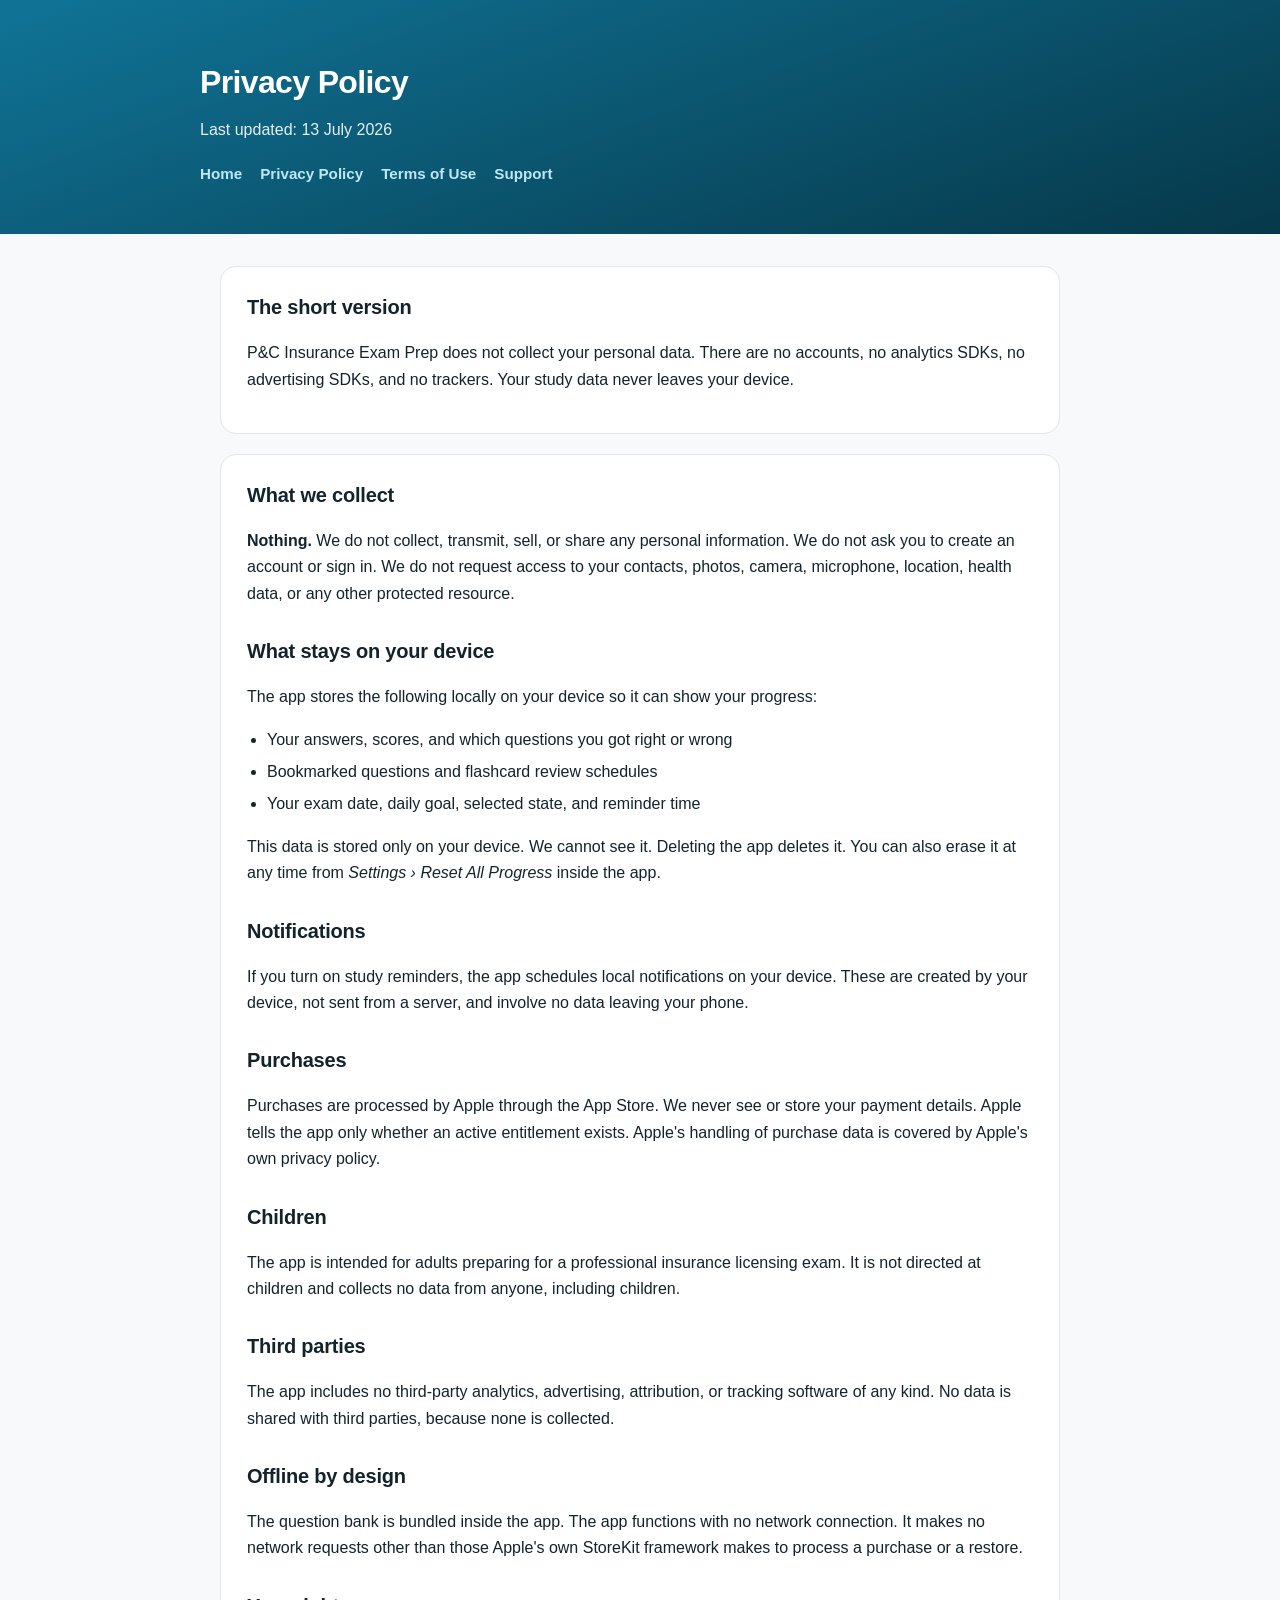
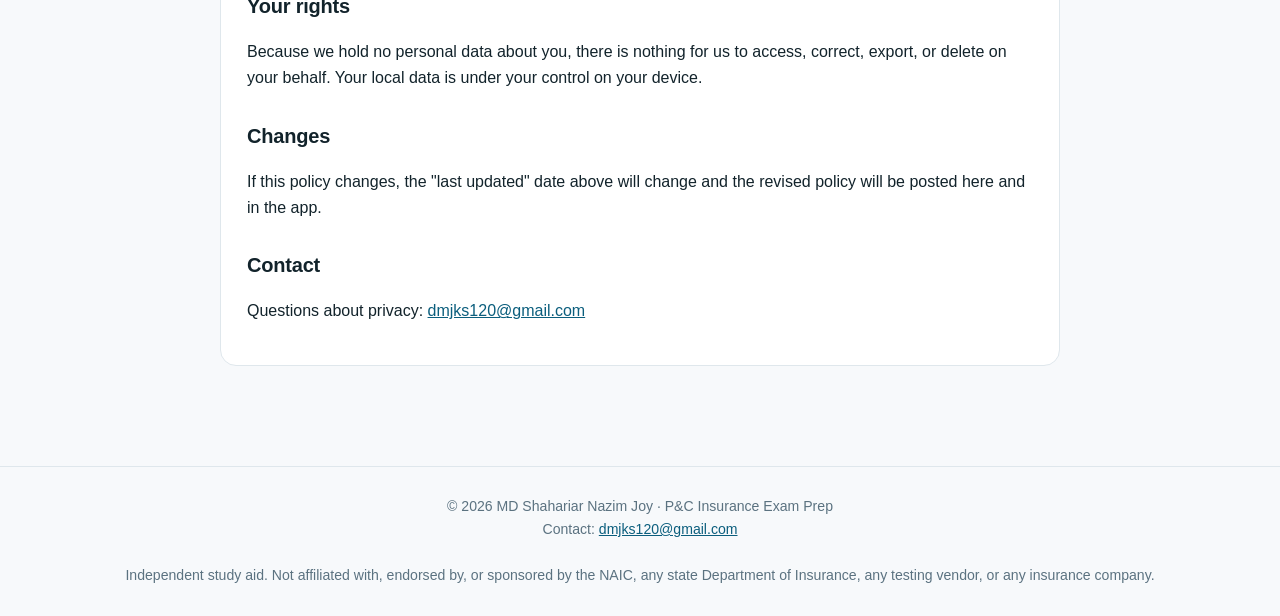
==== privacy.html @ 4454f0e2 "Add P&C Insurance Exam Prep site: privacy policy, terms of use, support, marketing" ====
<!doctype html>
<html lang="en">
<head>
<meta charset="utf-8">
<meta name="viewport" content="width=device-width,initial-scale=1">
<title>Privacy Policy · P&amp;C Insurance Exam Prep</title>
<meta name="description" content="Last updated: 13 July 2026">
<link rel="stylesheet" href="style.css">
</head>
<body>
<header><div class="wrap">
<h1>Privacy Policy</h1>
<p>Last updated: 13 July 2026</p>
<nav>
<a href="index.html">Home</a>
<a href="privacy.html">Privacy Policy</a>
<a href="terms.html">Terms of Use</a>
<a href="support.html">Support</a>
</nav>
</div></header>
<main>
<div class="card">
<h2>The short version</h2>
<p>P&amp;C Insurance Exam Prep does not collect your personal data. There are no accounts, no analytics SDKs, no advertising SDKs, and no trackers. Your study data never leaves your device.</p>
</div>

<div class="card">
<h2>What we collect</h2>
<p><strong>Nothing.</strong> We do not collect, transmit, sell, or share any personal information. We do not ask you to create an account or sign in. We do not request access to your contacts, photos, camera, microphone, location, health data, or any other protected resource.</p>

<h2>What stays on your device</h2>
<p>The app stores the following locally on your device so it can show your progress:</p>
<ul>
<li>Your answers, scores, and which questions you got right or wrong</li>
<li>Bookmarked questions and flashcard review schedules</li>
<li>Your exam date, daily goal, selected state, and reminder time</li>
</ul>
<p>This data is stored only on your device. We cannot see it. Deleting the app deletes it. You can also erase it at any time from <em>Settings › Reset All Progress</em> inside the app.</p>

<h2>Notifications</h2>
<p>If you turn on study reminders, the app schedules local notifications on your device. These are created by your device, not sent from a server, and involve no data leaving your phone.</p>

<h2>Purchases</h2>
<p>Purchases are processed by Apple through the App Store. We never see or store your payment details. Apple tells the app only whether an active entitlement exists. Apple's handling of purchase data is covered by Apple's own privacy policy.</p>

<h2>Children</h2>
<p>The app is intended for adults preparing for a professional insurance licensing exam. It is not directed at children and collects no data from anyone, including children.</p>

<h2>Third parties</h2>
<p>The app includes no third-party analytics, advertising, attribution, or tracking software of any kind. No data is shared with third parties, because none is collected.</p>

<h2>Offline by design</h2>
<p>The question bank is bundled inside the app. The app functions with no network connection. It makes no network requests other than those Apple's own StoreKit framework makes to process a purchase or a restore.</p>

<h2>Your rights</h2>
<p>Because we hold no personal data about you, there is nothing for us to access, correct, export, or delete on your behalf. Your local data is under your control on your device.</p>

<h2>Changes</h2>
<p>If this policy changes, the "last updated" date above will change and the revised policy will be posted here and in the app.</p>

<h2>Contact</h2>
<p>Questions about privacy: <a href="mailto:dmjks120@gmail.com">dmjks120@gmail.com</a></p>
</div>
</main>
<footer>
© 2026 MD Shahariar Nazim Joy · P&amp;C Insurance Exam Prep<br>
Contact: <a href="mailto:dmjks120@gmail.com">dmjks120@gmail.com</a><br><br>
Independent study aid. Not affiliated with, endorsed by, or sponsored by the NAIC, any state Department of Insurance, any testing vendor, or any insurance company.
</footer>
</body>
</html>
---- style.css ----
:root{--bg:#f7f9fb;--card:#fff;--ink:#12232b;--muted:#5b7280;--accent:#0b5e7d;--line:#dfe7ec}
@media(prefers-color-scheme:dark){:root{--bg:#0e1418;--card:#161f25;--ink:#eaf2f6;--muted:#9fb3bf;--accent:#5ac8e8;--line:#26343d}}
*{box-sizing:border-box}
body{margin:0;background:var(--bg);color:var(--ink);font:16px/1.65 -apple-system,BlinkMacSystemFont,"Segoe UI",Roboto,Helvetica,Arial,sans-serif}
header{background:linear-gradient(160deg,#10749 7,#063849);background:linear-gradient(160deg,#107497,#063849);color:#fff;padding:56px 20px 48px}
header .wrap{max-width:880px;margin:0 auto}
header h1{margin:0 0 8px;font-size:2rem;letter-spacing:-.02em}
header p{margin:0;opacity:.9}
header a{color:#bfe8f7}
main{max-width:880px;margin:0 auto;padding:32px 20px 80px}
.card{background:var(--card);border:1px solid var(--line);border-radius:16px;padding:24px 26px;margin:0 0 20px}
h2{font-size:1.25rem;margin:28px 0 10px;letter-spacing:-.01em}
h2:first-child{margin-top:0}
h3{font-size:1.02rem;margin:20px 0 6px}
a{color:var(--accent)}
ul{padding-left:20px}
li{margin:6px 0}
.muted{color:var(--muted);font-size:.92rem}
nav{display:flex;gap:18px;flex-wrap:wrap;margin-top:18px}
nav a{color:#bfe8f7;text-decoration:none;font-weight:600;font-size:.95rem}
nav a:hover{text-decoration:underline}
footer{border-top:1px solid var(--line);padding:28px 20px;text-align:center;color:var(--muted);font-size:.88rem}
table{width:100%;border-collapse:collapse;margin:12px 0}
th,td{text-align:left;padding:10px 8px;border-bottom:1px solid var(--line);font-size:.95rem}
th{color:var(--muted);font-weight:600}
.pill{display:inline-block;background:var(--accent);color:#fff;padding:6px 14px;border-radius:999px;font-size:.85rem;font-weight:600;text-decoration:none}
@media(prefers-color-scheme:dark){.pill{color:#06222c}}
.features{display:grid;grid-template-columns:repeat(auto-fit,minmax(230px,1fr));gap:16px;margin-top:8px}
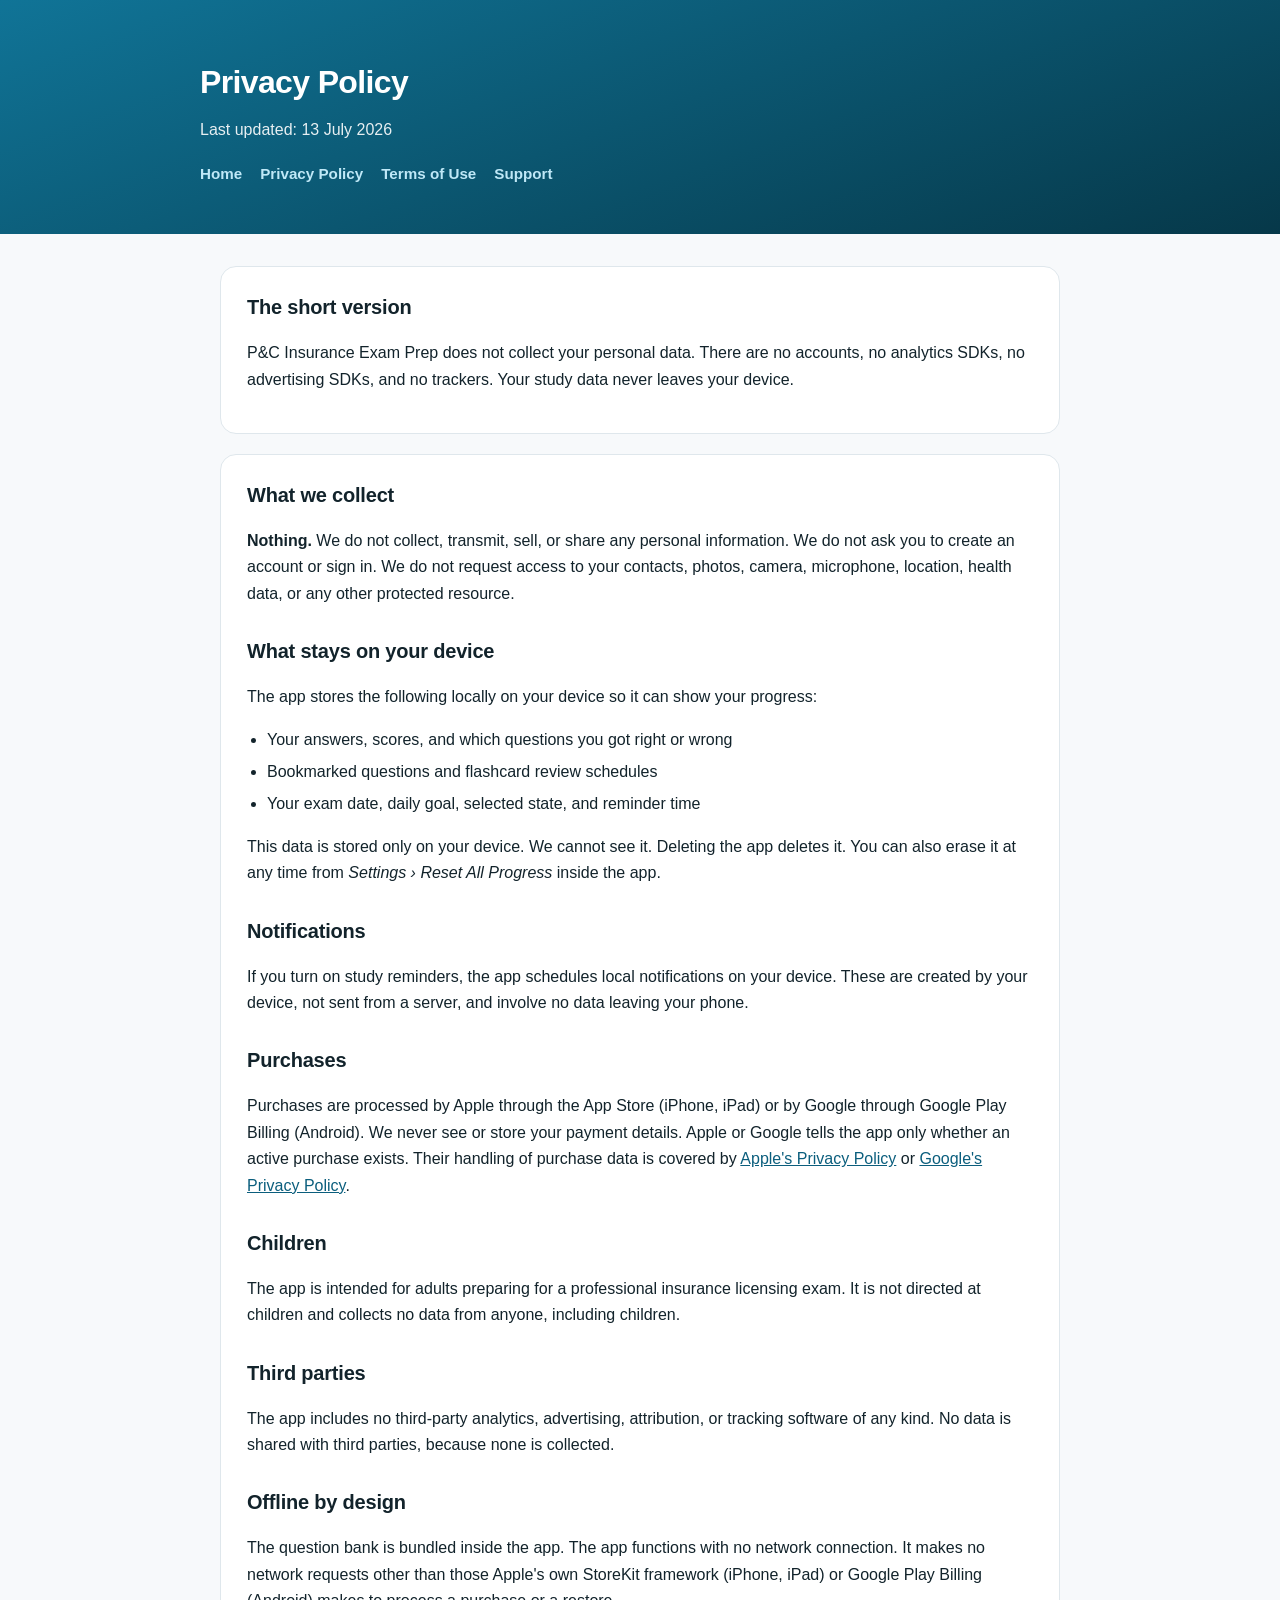
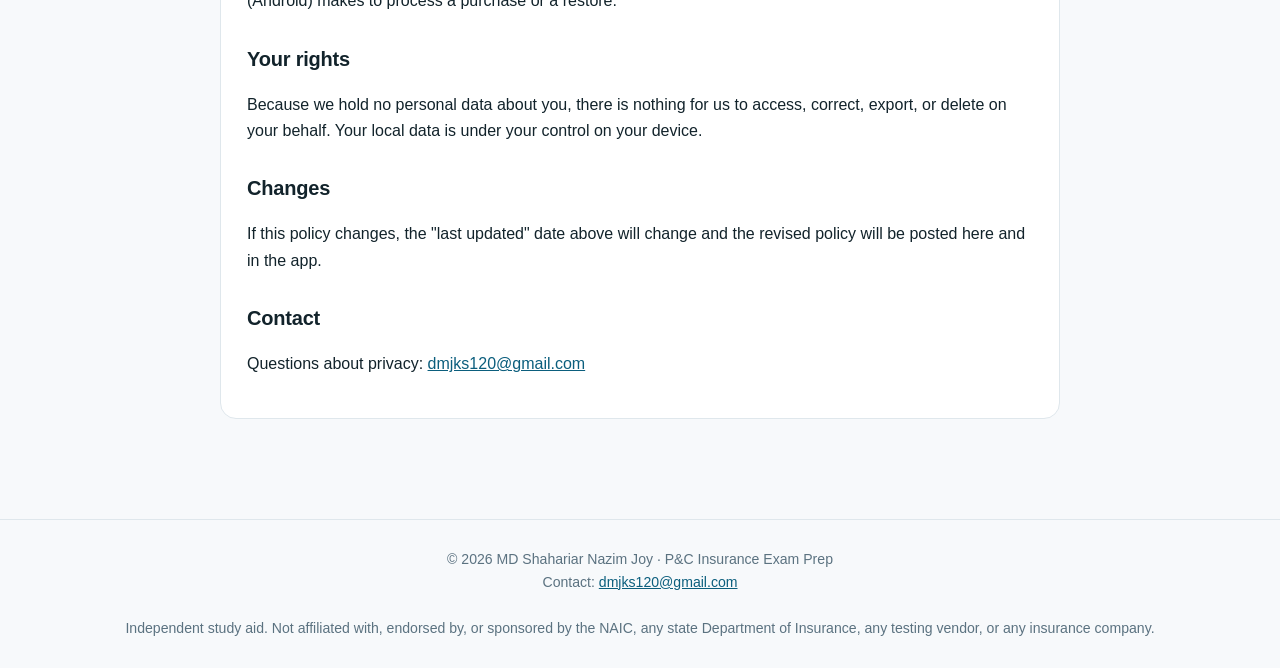
==== commit 2810aed4: "Add Android (Google Play) wording to legal and support pages Co-Authored-By: Claude Opus 5.5 <norepl" ====
--- a/privacy.html
+++ b/privacy.html
@@ -41,7 +41,7 @@
 <p>If you turn on study reminders, the app schedules local notifications on your device. These are created by your device, not sent from a server, and involve no data leaving your phone.</p>
 
 <h2>Purchases</h2>
-<p>Purchases are processed by Apple through the App Store. We never see or store your payment details. Apple tells the app only whether an active entitlement exists. Apple's handling of purchase data is covered by Apple's own privacy policy.</p>
+<p>Purchases are processed by Apple through the App Store (iPhone, iPad) or by Google through Google Play Billing (Android). We never see or store your payment details. Apple or Google tells the app only whether an active purchase exists. Their handling of purchase data is covered by <a href="https://www.apple.com/legal/privacy/">Apple's Privacy Policy</a> or <a href="https://policies.google.com/privacy">Google's Privacy Policy</a>.</p>
 
 <h2>Children</h2>
 <p>The app is intended for adults preparing for a professional insurance licensing exam. It is not directed at children and collects no data from anyone, including children.</p>
@@ -50,7 +50,7 @@
 <p>The app includes no third-party analytics, advertising, attribution, or tracking software of any kind. No data is shared with third parties, because none is collected.</p>
 
 <h2>Offline by design</h2>
-<p>The question bank is bundled inside the app. The app functions with no network connection. It makes no network requests other than those Apple's own StoreKit framework makes to process a purchase or a restore.</p>
+<p>The question bank is bundled inside the app. The app functions with no network connection. It makes no network requests other than those Apple's own StoreKit framework (iPhone, iPad) or Google Play Billing (Android) makes to process a purchase or a restore.</p>
 
 <h2>Your rights</h2>
 <p>Because we hold no personal data about you, there is nothing for us to access, correct, export, or delete on your behalf. Your local data is under your control on your device.</p>
